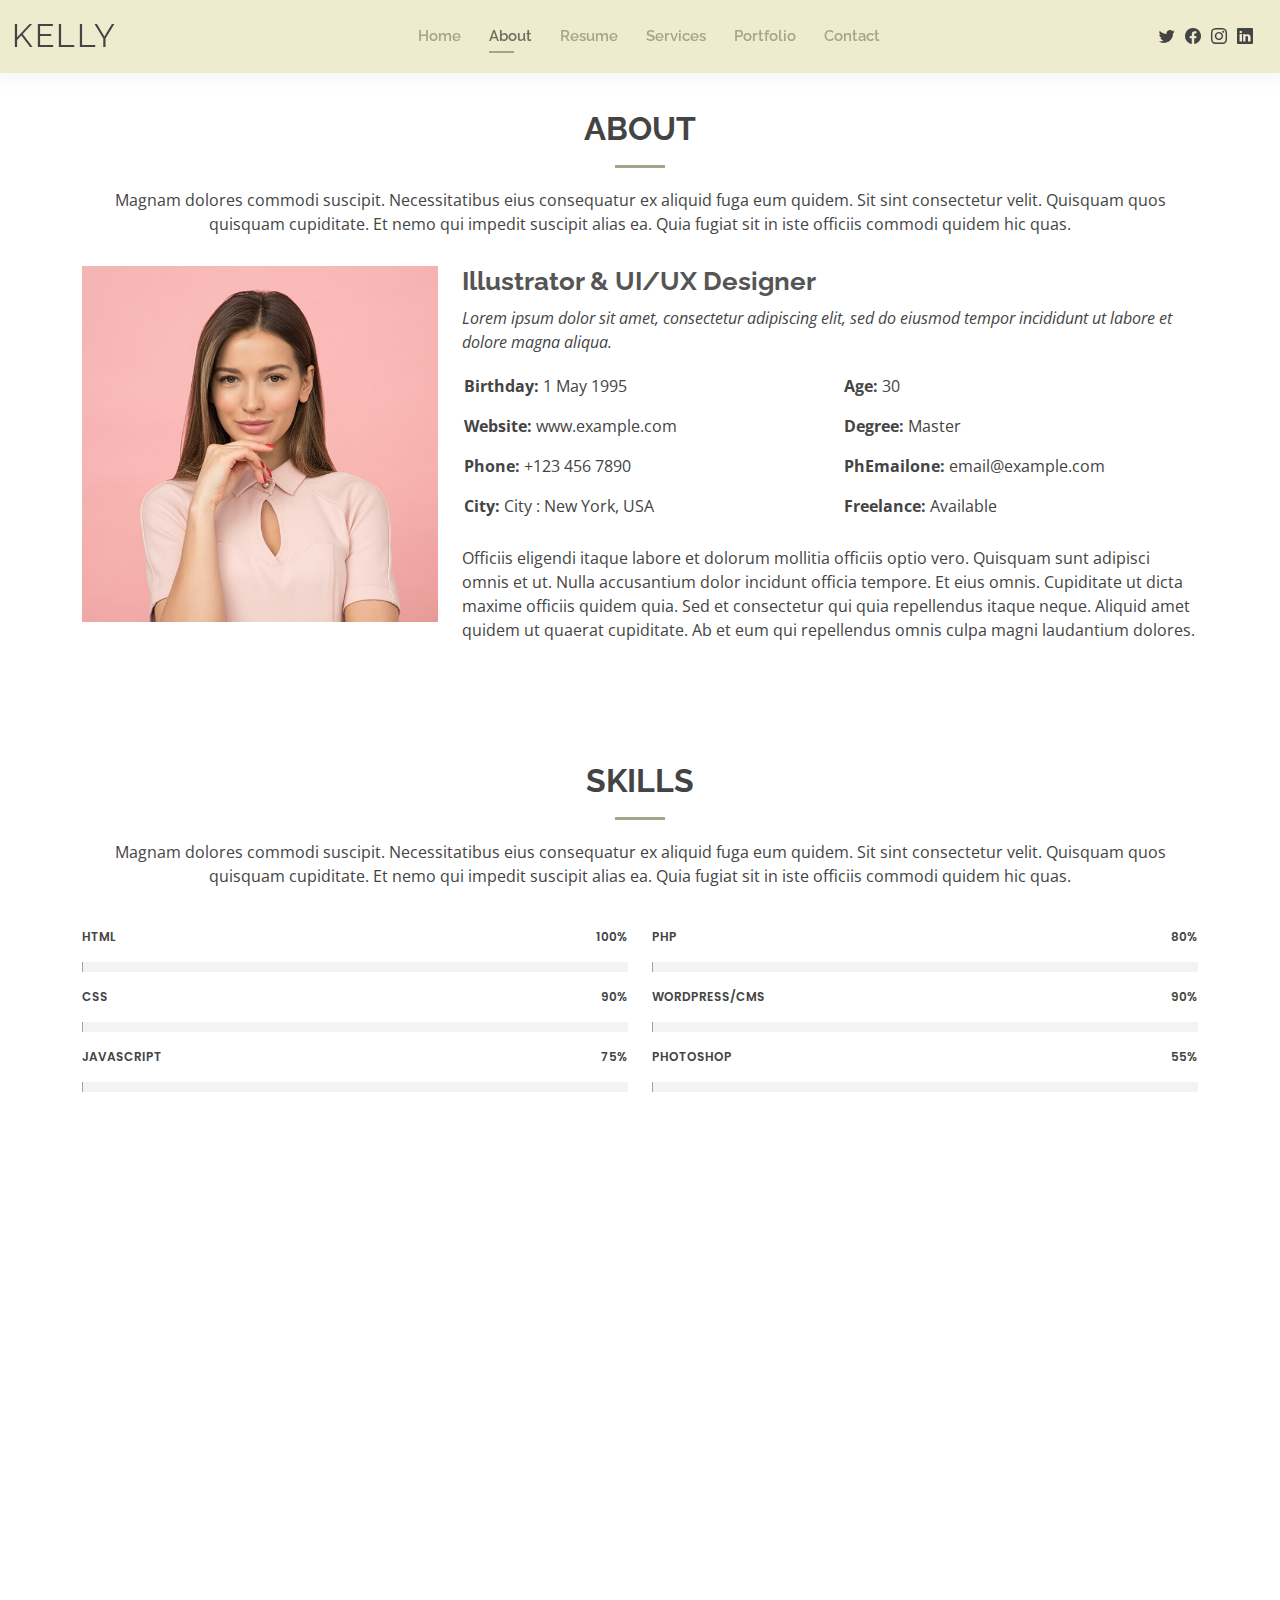
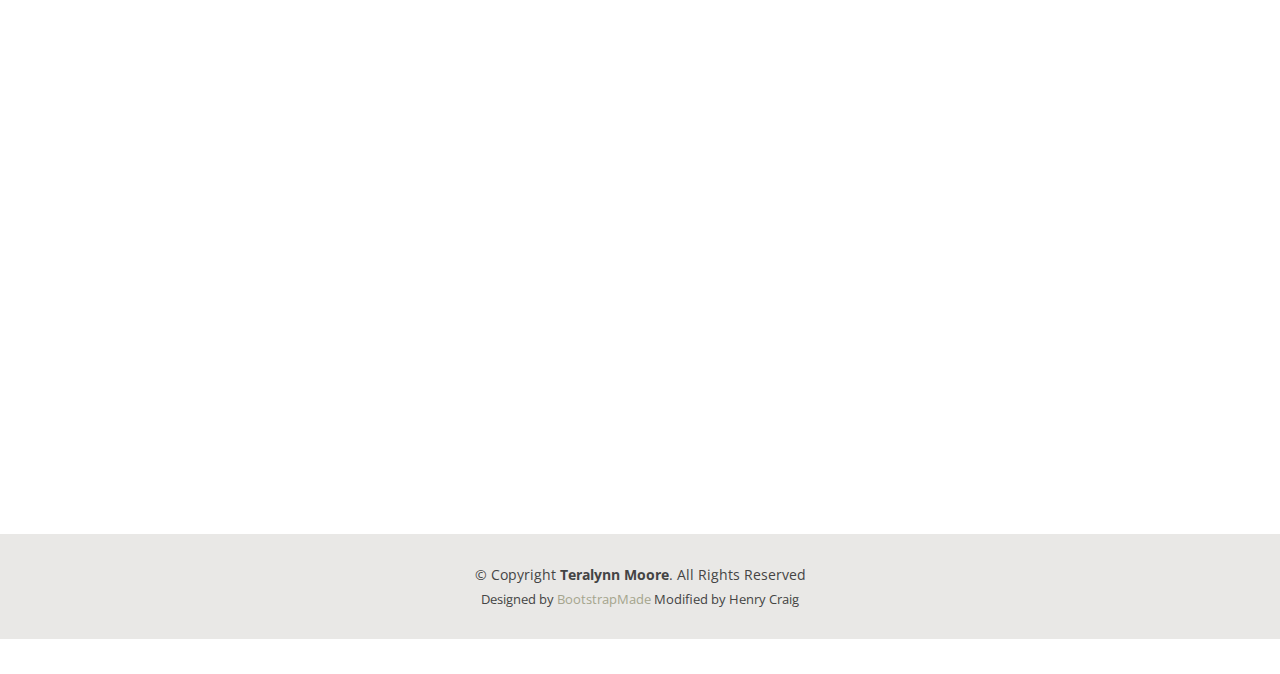
==== about.html @ b987331a "Initial commit and template generation" ====
<!DOCTYPE html>
<html lang="en">

<head>
  <meta charset="utf-8">
  <meta content="width=device-width, initial-scale=1.0" name="viewport">

  <title>About - Kelly Bootstrap Template</title>
  <meta content="" name="description">
  <meta content="" name="keywords">

  <!-- Favicons -->
  <link href="assets/img/favicon.png" rel="icon">
  <link href="assets/img/apple-touch-icon.png" rel="apple-touch-icon">

  <!-- Google Fonts -->
  <link href="https://fonts.googleapis.com/css?family=Open+Sans:300,300i,400,400i,600,600i,700,700i|Raleway:300,300i,400,400i,500,500i,600,600i,700,700i|Poppins:300,300i,400,400i,500,500i,600,600i,700,700i" rel="stylesheet">

  <!-- Vendor CSS Files -->
  <link href="assets/vendor/aos/aos.css" rel="stylesheet">
  <link href="assets/vendor/bootstrap/css/bootstrap.min.css" rel="stylesheet">
  <link href="assets/vendor/bootstrap-icons/bootstrap-icons.css" rel="stylesheet">
  <link href="assets/vendor/boxicons/css/boxicons.min.css" rel="stylesheet">
  <link href="assets/vendor/glightbox/css/glightbox.min.css" rel="stylesheet">
  <link href="assets/vendor/swiper/swiper-bundle.min.css" rel="stylesheet">

  <!-- Template Main CSS File -->
  <link href="assets/css/style.css" rel="stylesheet">

  <!-- =======================================================
  * Template URL: https://bootstrapmade.com/kelly-free-bootstrap-cv-resume-html-template/
  * Author: BootstrapMade.com
  * License: https://bootstrapmade.com/license/
  ======================================================== -->
</head>

<body>

  <!-- ======= Header ======= -->
  <header id="header" class="fixed-top">
    <div class="container-fluid d-flex justify-content-between align-items-center">

      <h1 class="logo me-auto me-lg-0"><a href="index.html">Kelly</a></h1>
      <!-- Uncomment below if you prefer to use an image logo -->
      <!-- <a href="index.html" class="logo"><img src="assets/img/logo.png" alt="" class="img-fluid"></a>-->

      <nav id="navbar" class="navbar order-last order-lg-0">
        <ul>
          <li><a href="index.html">Home</a></li>
          <li><a class="active" href="about.html">About</a></li>
          <li><a href="resume.html">Resume</a></li>
          <li><a href="services.html">Services</a></li>
          <li><a href="portfolio.html">Portfolio</a></li>
          <li><a href="contact.html">Contact</a></li>
        </ul>
        <i class="bi bi-list mobile-nav-toggle"></i>
      </nav><!-- .navbar -->

      <div class="header-social-links">
        <a href="#" class="twitter"><i class="bi bi-twitter"></i></a>
        <a href="#" class="facebook"><i class="bi bi-facebook"></i></a>
        <a href="#" class="instagram"><i class="bi bi-instagram"></i></a>
        <a href="#" class="linkedin"><i class="bi bi-linkedin"></i></i></a>
      </div>

    </div>

  </header><!-- End Header -->

  <main id="main">

    <!-- ======= About Section ======= -->
    <section id="about" class="about">
      <div class="container" data-aos="fade-up">

        <div class="section-title">
          <h2>About</h2>
          <p>Magnam dolores commodi suscipit. Necessitatibus eius consequatur ex aliquid fuga eum quidem. Sit sint consectetur velit. Quisquam quos quisquam cupiditate. Et nemo qui impedit suscipit alias ea. Quia fugiat sit in iste officiis commodi quidem hic quas.</p>
        </div>

        <div class="row">
          <div class="col-lg-4">
            <img src="assets/img/about.jpg" class="img-fluid" alt="">
          </div>
          <div class="col-lg-8 pt-4 pt-lg-0 content">
            <h3>Illustrator &amp; UI/UX Designer</h3>
            <p class="fst-italic">
              Lorem ipsum dolor sit amet, consectetur adipiscing elit, sed do eiusmod tempor incididunt ut labore et dolore
              magna aliqua.
            </p>
            <div class="row">
              <div class="col-lg-6">
                <ul>
                  <li><i class="bi bi-rounded-right"></i> <strong>Birthday:</strong> 1 May 1995</li>
                  <li><i class="bi bi-rounded-right"></i> <strong>Website:</strong> www.example.com</li>
                  <li><i class="bi bi-rounded-right"></i> <strong>Phone:</strong> +123 456 7890</li>
                  <li><i class="bi bi-rounded-right"></i> <strong>City:</strong> City : New York, USA</li>
                </ul>
              </div>
              <div class="col-lg-6">
                <ul>
                  <li><i class="bi bi-rounded-right"></i> <strong>Age:</strong> 30</li>
                  <li><i class="bi bi-rounded-right"></i> <strong>Degree:</strong> Master</li>
                  <li><i class="bi bi-rounded-right"></i> <strong>PhEmailone:</strong> email@example.com</li>
                  <li><i class="bi bi-rounded-right"></i> <strong>Freelance:</strong> Available</li>
                </ul>
              </div>
            </div>
            <p>
              Officiis eligendi itaque labore et dolorum mollitia officiis optio vero. Quisquam sunt adipisci omnis et ut. Nulla accusantium dolor incidunt officia tempore. Et eius omnis.
              Cupiditate ut dicta maxime officiis quidem quia. Sed et consectetur qui quia repellendus itaque neque. Aliquid amet quidem ut quaerat cupiditate. Ab et eum qui repellendus omnis culpa magni laudantium dolores.
            </p>
          </div>
        </div>

      </div>
    </section><!-- End About Section -->

    <!-- ======= Skills Section ======= -->
    <section id="skills" class="skills">
      <div class="container" data-aos="fade-up">

        <div class="section-title">
          <h2>Skills</h2>
          <p>Magnam dolores commodi suscipit. Necessitatibus eius consequatur ex aliquid fuga eum quidem. Sit sint consectetur velit. Quisquam quos quisquam cupiditate. Et nemo qui impedit suscipit alias ea. Quia fugiat sit in iste officiis commodi quidem hic quas.</p>
        </div>

        <div class="row skills-content">

          <div class="col-lg-6">

            <div class="progress">
              <span class="skill">HTML <i class="val">100%</i></span>
              <div class="progress-bar-wrap">
                <div class="progress-bar" role="progressbar" aria-valuenow="100" aria-valuemin="0" aria-valuemax="100"></div>
              </div>
            </div>

            <div class="progress">
              <span class="skill">CSS <i class="val">90%</i></span>
              <div class="progress-bar-wrap">
                <div class="progress-bar" role="progressbar" aria-valuenow="90" aria-valuemin="0" aria-valuemax="100"></div>
              </div>
            </div>

            <div class="progress">
              <span class="skill">JavaScript <i class="val">75%</i></span>
              <div class="progress-bar-wrap">
                <div class="progress-bar" role="progressbar" aria-valuenow="75" aria-valuemin="0" aria-valuemax="100"></div>
              </div>
            </div>

          </div>

          <div class="col-lg-6">

            <div class="progress">
              <span class="skill">PHP <i class="val">80%</i></span>
              <div class="progress-bar-wrap">
                <div class="progress-bar" role="progressbar" aria-valuenow="80" aria-valuemin="0" aria-valuemax="100"></div>
              </div>
            </div>

            <div class="progress">
              <span class="skill">WordPress/CMS <i class="val">90%</i></span>
              <div class="progress-bar-wrap">
                <div class="progress-bar" role="progressbar" aria-valuenow="90" aria-valuemin="0" aria-valuemax="100"></div>
              </div>
            </div>

            <div class="progress">
              <span class="skill">Photoshop <i class="val">55%</i></span>
              <div class="progress-bar-wrap">
                <div class="progress-bar" role="progressbar" aria-valuenow="55" aria-valuemin="0" aria-valuemax="100"></div>
              </div>
            </div>

          </div>

        </div>

      </div>
    </section><!-- End Skills Section -->

    <!-- ======= Facts Section ======= -->
    <section id="facts" class="facts">
      <div class="container" data-aos="fade-up">

        <div class="section-title">
          <h2>Facts</h2>
          <p>Magnam dolores commodi suscipit. Necessitatibus eius consequatur ex aliquid fuga eum quidem. Sit sint consectetur velit. Quisquam quos quisquam cupiditate. Et nemo qui impedit suscipit alias ea. Quia fugiat sit in iste officiis commodi quidem hic quas.</p>
        </div>

        <div class="row counters">

          <div class="col-lg-3 col-6 text-center">
            <span data-purecounter-start="0" data-purecounter-end="232" data-purecounter-duration="1" class="purecounter"></span>
            <p>Clients</p>
          </div>

          <div class="col-lg-3 col-6 text-center">
            <span data-purecounter-start="0" data-purecounter-end="521" data-purecounter-duration="1" class="purecounter"></span>
            <p>Projects</p>
          </div>

          <div class="col-lg-3 col-6 text-center">
            <span data-purecounter-start="0" data-purecounter-end="1463" data-purecounter-duration="1" class="purecounter"></span>
            <p>Hours Of Support</p>
          </div>

          <div class="col-lg-3 col-6 text-center">
            <span data-purecounter-start="0" data-purecounter-end="15" data-purecounter-duration="1" class="purecounter"></span>
            <p>Hard Workers</p>
          </div>

        </div>

      </div>
    </section><!-- End Facts Section -->

    <!-- ======= Testimonials Section ======= -->
    <section id="testimonials" class="testimonials">
      <div class="container" data-aos="fade-up">

        <div class="section-title">
          <h2>Testimonials</h2>
          <p>Magnam dolores commodi suscipit. Necessitatibus eius consequatur ex aliquid fuga eum quidem. Sit sint consectetur velit. Quisquam quos quisquam cupiditate. Et nemo qui impedit suscipit alias ea. Quia fugiat sit in iste officiis commodi quidem hic quas.</p>
        </div>

        <div class="testimonials-slider swiper" data-aos="fade-up" data-aos-delay="100">
          <div class="swiper-wrapper">

            <div class="swiper-slide">
              <div class="testimonial-item">
                <img src="assets/img/testimonials/testimonials-1.jpg" class="testimonial-img" alt="">
                <h3>Saul Goodman</h3>
                <h4>Ceo &amp; Founder</h4>
                <p>
                  <i class="bx bxs-quote-alt-left quote-icon-left"></i>
                  Proin iaculis purus consequat sem cure digni ssim donec porttitora entum suscipit rhoncus. Accusantium quam, ultricies eget id, aliquam eget nibh et. Maecen aliquam, risus at semper.
                  <i class="bx bxs-quote-alt-right quote-icon-right"></i>
                </p>
              </div>
            </div><!-- End testimonial item -->

            <div class="swiper-slide">
              <div class="testimonial-item">
                <img src="assets/img/testimonials/testimonials-2.jpg" class="testimonial-img" alt="">
                <h3>Sara Wilsson</h3>
                <h4>Designer</h4>
                <p>
                  <i class="bx bxs-quote-alt-left quote-icon-left"></i>
                  Export tempor illum tamen malis malis eram quae irure esse labore quem cillum quid cillum eram malis quorum velit fore eram velit sunt aliqua noster fugiat irure amet legam anim culpa.
                  <i class="bx bxs-quote-alt-right quote-icon-right"></i>
                </p>
              </div>
            </div><!-- End testimonial item -->

            <div class="swiper-slide">
              <div class="testimonial-item">
                <img src="assets/img/testimonials/testimonials-3.jpg" class="testimonial-img" alt="">
                <h3>Jena Karlis</h3>
                <h4>Store Owner</h4>
                <p>
                  <i class="bx bxs-quote-alt-left quote-icon-left"></i>
                  Enim nisi quem export duis labore cillum quae magna enim sint quorum nulla quem veniam duis minim tempor labore quem eram duis noster aute amet eram fore quis sint minim.
                  <i class="bx bxs-quote-alt-right quote-icon-right"></i>
                </p>
              </div>
            </div><!-- End testimonial item -->

            <div class="swiper-slide">
              <div class="testimonial-item">
                <img src="assets/img/testimonials/testimonials-4.jpg" class="testimonial-img" alt="">
                <h3>Matt Brandon</h3>
                <h4>Freelancer</h4>
                <p>
                  <i class="bx bxs-quote-alt-left quote-icon-left"></i>
                  Fugiat enim eram quae cillum dolore dolor amet nulla culpa multos export minim fugiat minim velit minim dolor enim duis veniam ipsum anim magna sunt elit fore quem dolore labore illum veniam.
                  <i class="bx bxs-quote-alt-right quote-icon-right"></i>
                </p>
              </div>
            </div><!-- End testimonial item -->

            <div class="swiper-slide">
              <div class="testimonial-item">
                <img src="assets/img/testimonials/testimonials-5.jpg" class="testimonial-img" alt="">
                <h3>John Larson</h3>
                <h4>Entrepreneur</h4>
                <p>
                  <i class="bx bxs-quote-alt-left quote-icon-left"></i>
                  Quis quorum aliqua sint quem legam fore sunt eram irure aliqua veniam tempor noster veniam enim culpa labore duis sunt culpa nulla illum cillum fugiat legam esse veniam culpa fore nisi cillum quid.
                  <i class="bx bxs-quote-alt-right quote-icon-right"></i>
                </p>
              </div>
            </div><!-- End testimonial item -->

          </div>
          <div class="swiper-pagination"></div>
        </div>

      </div>
    </section><!-- End Testimonials Section -->

  </main><!-- End #main -->

  <!-- ======= Footer ======= -->
  <footer id="footer">
    <div class="container">
      <div class="copyright">
        &copy; Copyright <strong><span>Teralynn Moore</span></strong>. All Rights Reserved
      </div>
      <div class="credits">
        <!-- All the links in the footer should remain intact. -->
        <!-- You can delete the links only if you purchased the pro version. -->
        <!-- Licensing information: https://bootstrapmade.com/license/ -->
        <!-- Purchase the pro version with working PHP/AJAX contact form: https://bootstrapmade.com/kelly-free-bootstrap-cv-resume-html-template/ -->
        Designed by <a href="https://bootstrapmade.com/">BootstrapMade</a>
        Modified by Henry Craig
      </div>
    </div>
  </footer><!-- End  Footer -->

  <div id="preloader"></div>
  <a href="#" class="back-to-top d-flex align-items-center justify-content-center"><i class="bi bi-arrow-up-short"></i></a>

  <!-- Vendor JS Files -->
  <script src="assets/vendor/purecounter/purecounter_vanilla.js"></script>
  <script src="assets/vendor/aos/aos.js"></script>
  <script src="assets/vendor/bootstrap/js/bootstrap.bundle.min.js"></script>
  <script src="assets/vendor/glightbox/js/glightbox.min.js"></script>
  <script src="assets/vendor/isotope-layout/isotope.pkgd.min.js"></script>
  <script src="assets/vendor/swiper/swiper-bundle.min.js"></script>
  <script src="assets/vendor/waypoints/noframework.waypoints.js"></script>
  <script src="assets/vendor/php-email-form/validate.js"></script>

  <!-- Template Main JS File -->
  <script src="assets/js/main.js"></script>

</body>

</html>
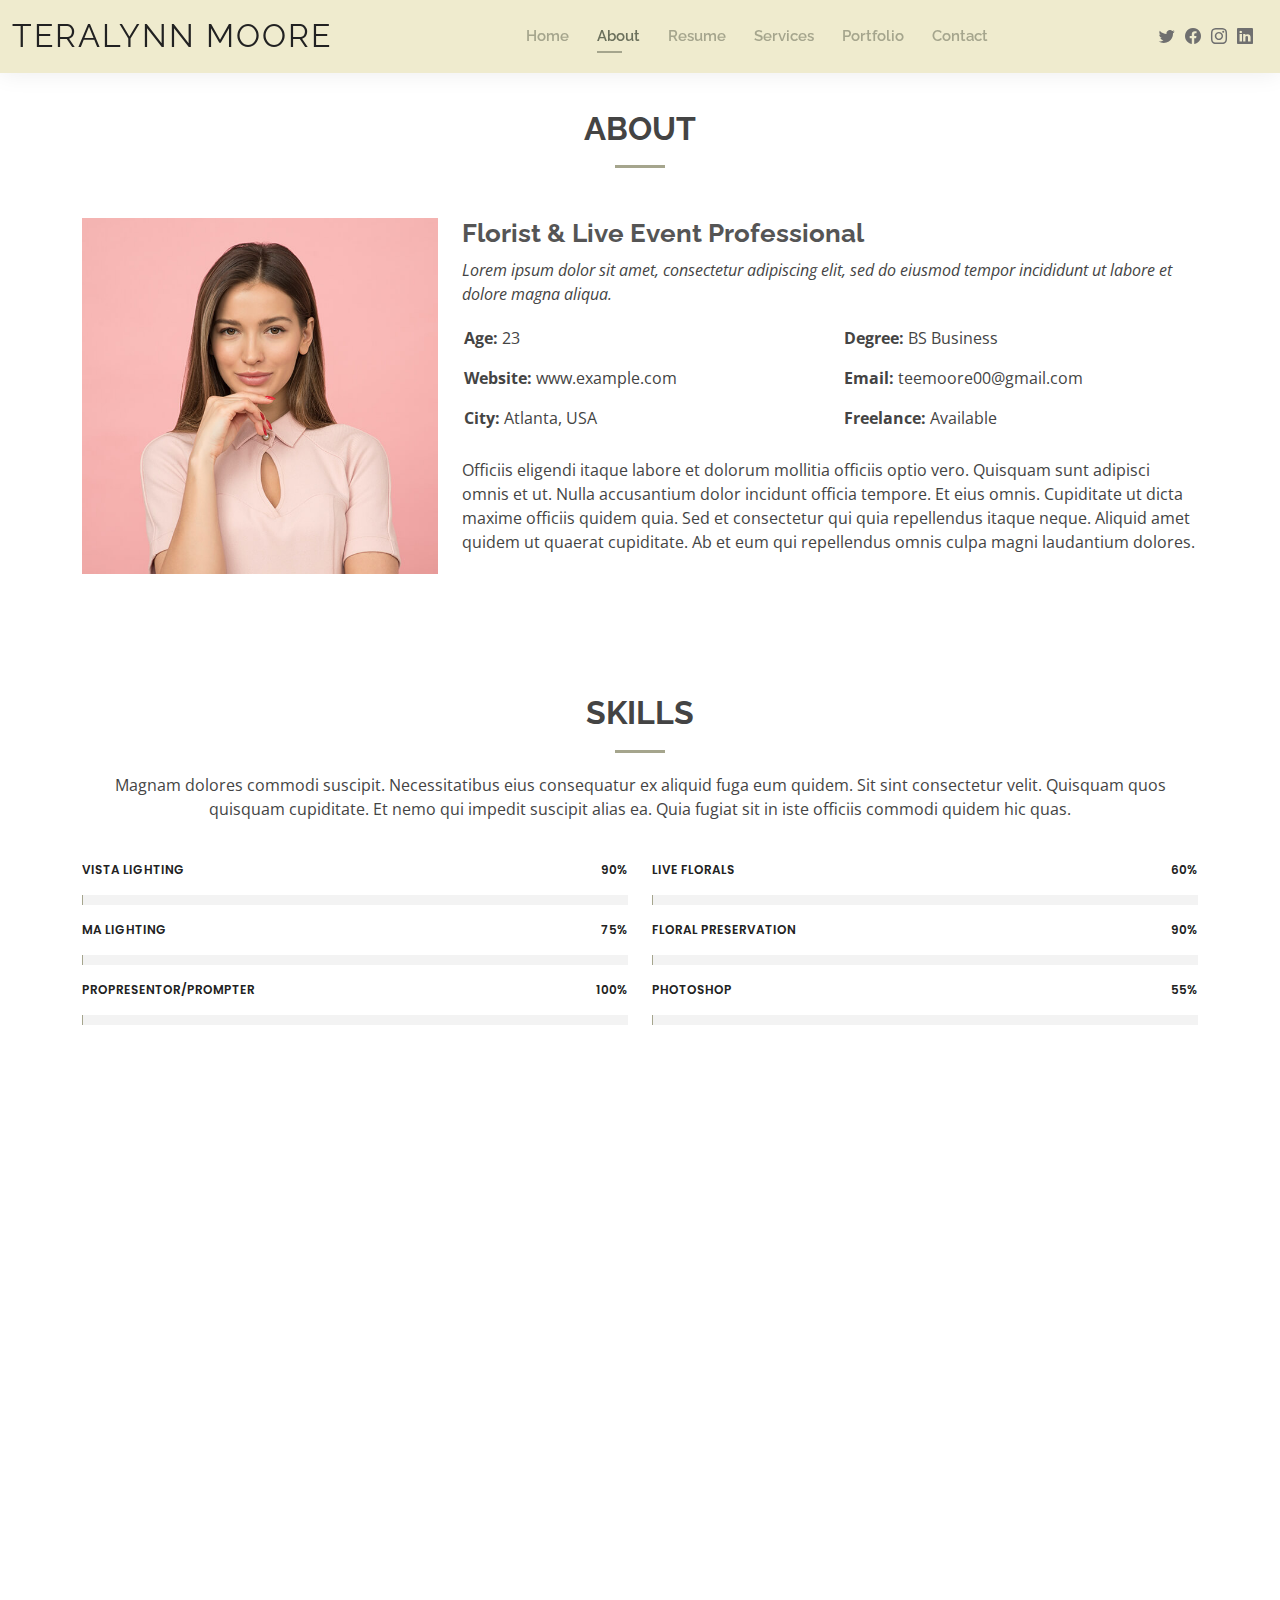
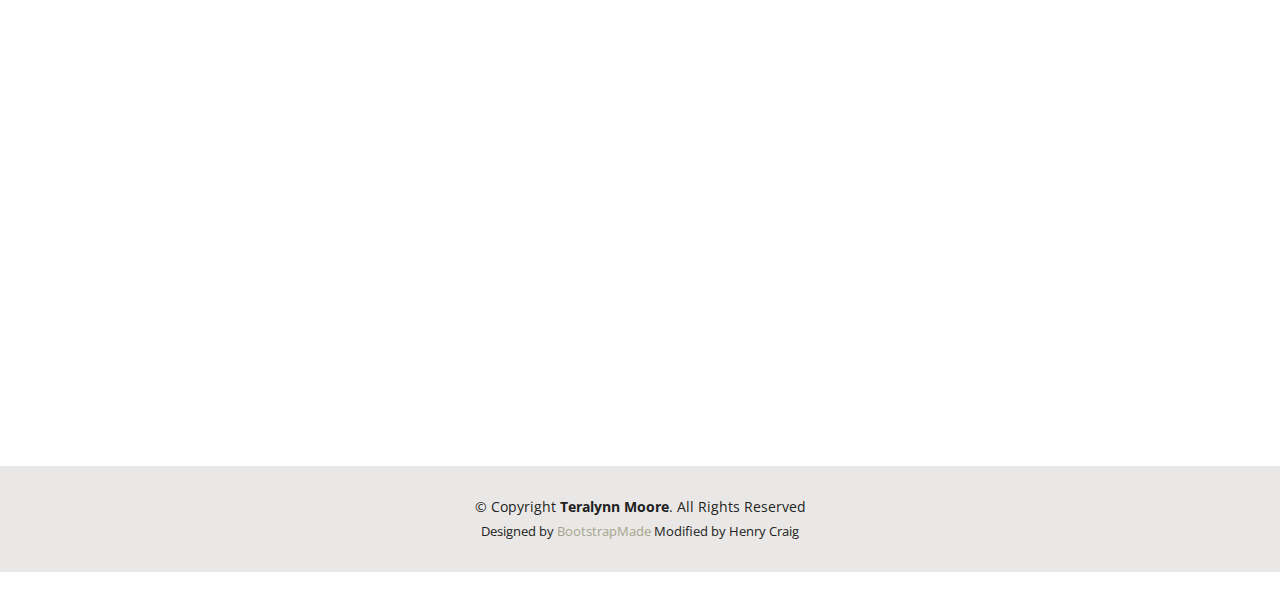
==== commit 0a95fbfd: "Updated portfolio and added bakery and production photots" ====
--- a/about.html
+++ b/about.html
@@ -5,7 +5,7 @@
   <meta charset="utf-8">
   <meta content="width=device-width, initial-scale=1.0" name="viewport">
 
-  <title>About - Kelly Bootstrap Template</title>
+  <title>About - Teralynn Moore Bootstrap Template</title>
   <meta content="" name="description">
   <meta content="" name="keywords">
 
@@ -28,7 +28,7 @@
   <link href="assets/css/style.css" rel="stylesheet">
 
   <!-- =======================================================
-  * Template URL: https://bootstrapmade.com/kelly-free-bootstrap-cv-resume-html-template/
+  * Template URL: https://bootstrapmade.com/Teralynn Moore-free-bootstrap-cv-resume-html-template/
   * Author: BootstrapMade.com
   * License: https://bootstrapmade.com/license/
   ======================================================== -->
@@ -40,7 +40,7 @@
   <header id="header" class="fixed-top">
     <div class="container-fluid d-flex justify-content-between align-items-center">
 
-      <h1 class="logo me-auto me-lg-0"><a href="index.html">Kelly</a></h1>
+      <h1 class="logo me-auto me-lg-0"><a href="index.html">Teralynn Moore</a></h1>
       <!-- Uncomment below if you prefer to use an image logo -->
       <!-- <a href="index.html" class="logo"><img src="assets/img/logo.png" alt="" class="img-fluid"></a>-->
 
@@ -75,7 +75,6 @@
 
         <div class="section-title">
           <h2>About</h2>
-          <p>Magnam dolores commodi suscipit. Necessitatibus eius consequatur ex aliquid fuga eum quidem. Sit sint consectetur velit. Quisquam quos quisquam cupiditate. Et nemo qui impedit suscipit alias ea. Quia fugiat sit in iste officiis commodi quidem hic quas.</p>
         </div>
 
         <div class="row">
@@ -83,7 +82,7 @@
             <img src="assets/img/about.jpg" class="img-fluid" alt="">
           </div>
           <div class="col-lg-8 pt-4 pt-lg-0 content">
-            <h3>Illustrator &amp; UI/UX Designer</h3>
+            <h3>Florist & Live Event Professional</h3>
             <p class="fst-italic">
               Lorem ipsum dolor sit amet, consectetur adipiscing elit, sed do eiusmod tempor incididunt ut labore et dolore
               magna aliqua.
@@ -91,17 +90,16 @@
             <div class="row">
               <div class="col-lg-6">
                 <ul>
-                  <li><i class="bi bi-rounded-right"></i> <strong>Birthday:</strong> 1 May 1995</li>
+                  <li><i class="bi bi-rounded-right"></i> <strong>Age:</strong> 23</li>
                   <li><i class="bi bi-rounded-right"></i> <strong>Website:</strong> www.example.com</li>
-                  <li><i class="bi bi-rounded-right"></i> <strong>Phone:</strong> +123 456 7890</li>
-                  <li><i class="bi bi-rounded-right"></i> <strong>City:</strong> City : New York, USA</li>
+                  <li><i class="bi bi-rounded-right"></i> <strong>City:</strong> Atlanta, USA</li>
                 </ul>
               </div>
               <div class="col-lg-6">
                 <ul>
-                  <li><i class="bi bi-rounded-right"></i> <strong>Age:</strong> 30</li>
-                  <li><i class="bi bi-rounded-right"></i> <strong>Degree:</strong> Master</li>
-                  <li><i class="bi bi-rounded-right"></i> <strong>PhEmailone:</strong> email@example.com</li>
+                  
+                  <li><i class="bi bi-rounded-right"></i> <strong>Degree:</strong> BS Business</li>
+                  <li><i class="bi bi-rounded-right"></i> <strong>Email:</strong> teemoore00@gmail.com</li>
                   <li><i class="bi bi-rounded-right"></i> <strong>Freelance:</strong> Available</li>
                 </ul>
               </div>
@@ -130,39 +128,39 @@
           <div class="col-lg-6">
 
             <div class="progress">
-              <span class="skill">HTML <i class="val">100%</i></span>
+              <span class="skill">Vista Lighting <i class="val">90%</i></span>
+              <div class="progress-bar-wrap">
+                <div class="progress-bar" role="progressbar" aria-valuenow="90" aria-valuemin="0" aria-valuemax="100"></div>
+              </div>
+            </div>
+
+            <div class="progress">
+              <span class="skill">MA Lighting <i class="val">75%</i></span>
+              <div class="progress-bar-wrap">
+                <div class="progress-bar" role="progressbar" aria-valuenow="75" aria-valuemin="0" aria-valuemax="100"></div>
+              </div>
+            </div>
+
+            <div class="progress">
+              <span class="skill">Propresentor/Prompter <i class="val">100%</i></span>
               <div class="progress-bar-wrap">
                 <div class="progress-bar" role="progressbar" aria-valuenow="100" aria-valuemin="0" aria-valuemax="100"></div>
               </div>
             </div>
 
-            <div class="progress">
-              <span class="skill">CSS <i class="val">90%</i></span>
-              <div class="progress-bar-wrap">
-                <div class="progress-bar" role="progressbar" aria-valuenow="90" aria-valuemin="0" aria-valuemax="100"></div>
-              </div>
-            </div>
-
-            <div class="progress">
-              <span class="skill">JavaScript <i class="val">75%</i></span>
-              <div class="progress-bar-wrap">
-                <div class="progress-bar" role="progressbar" aria-valuenow="75" aria-valuemin="0" aria-valuemax="100"></div>
-              </div>
-            </div>
-
           </div>
 
           <div class="col-lg-6">
 
             <div class="progress">
-              <span class="skill">PHP <i class="val">80%</i></span>
-              <div class="progress-bar-wrap">
-                <div class="progress-bar" role="progressbar" aria-valuenow="80" aria-valuemin="0" aria-valuemax="100"></div>
-              </div>
-            </div>
-
-            <div class="progress">
-              <span class="skill">WordPress/CMS <i class="val">90%</i></span>
+              <span class="skill">Live Florals <i class="val">60%</i></span>
+              <div class="progress-bar-wrap">
+                <div class="progress-bar" role="progressbar" aria-valuenow="60" aria-valuemin="0" aria-valuemax="100"></div>
+              </div>
+            </div>
+
+            <div class="progress">
+              <span class="skill">Floral Preservation <i class="val">90%</i></span>
               <div class="progress-bar-wrap">
                 <div class="progress-bar" role="progressbar" aria-valuenow="90" aria-valuemin="0" aria-valuemax="100"></div>
               </div>
@@ -314,7 +312,7 @@
         <!-- All the links in the footer should remain intact. -->
         <!-- You can delete the links only if you purchased the pro version. -->
         <!-- Licensing information: https://bootstrapmade.com/license/ -->
-        <!-- Purchase the pro version with working PHP/AJAX contact form: https://bootstrapmade.com/kelly-free-bootstrap-cv-resume-html-template/ -->
+        <!-- Purchase the pro version with working PHP/AJAX contact form: https://bootstrapmade.com/Teralynn Moore-free-bootstrap-cv-resume-html-template/ -->
         Designed by <a href="https://bootstrapmade.com/">BootstrapMade</a>
         Modified by Henry Craig
       </div>
--- a/assets/css/style.css
+++ b/assets/css/style.css
@@ -16,8 +16,9 @@
 --sage: #a5a58dff;
 --reseda-green: #6b705cff;
 --beige: #EFEBCE;
---black: var(--black);
---grey: var(--grey);
+--black: #222222;
+--grey: #6f6f6f;
+--bg-white: #fff;
 }
 
 body {
@@ -513,11 +514,9 @@
 --------------------------------------------------------------*/
 section {
   padding: 60px 0;
-}
-
-.section-bg {
-  background-color: #e7f8f6;
-}
+  background-color: var(--bg-white);
+}
+
 
 .section-title {
   text-align: center;
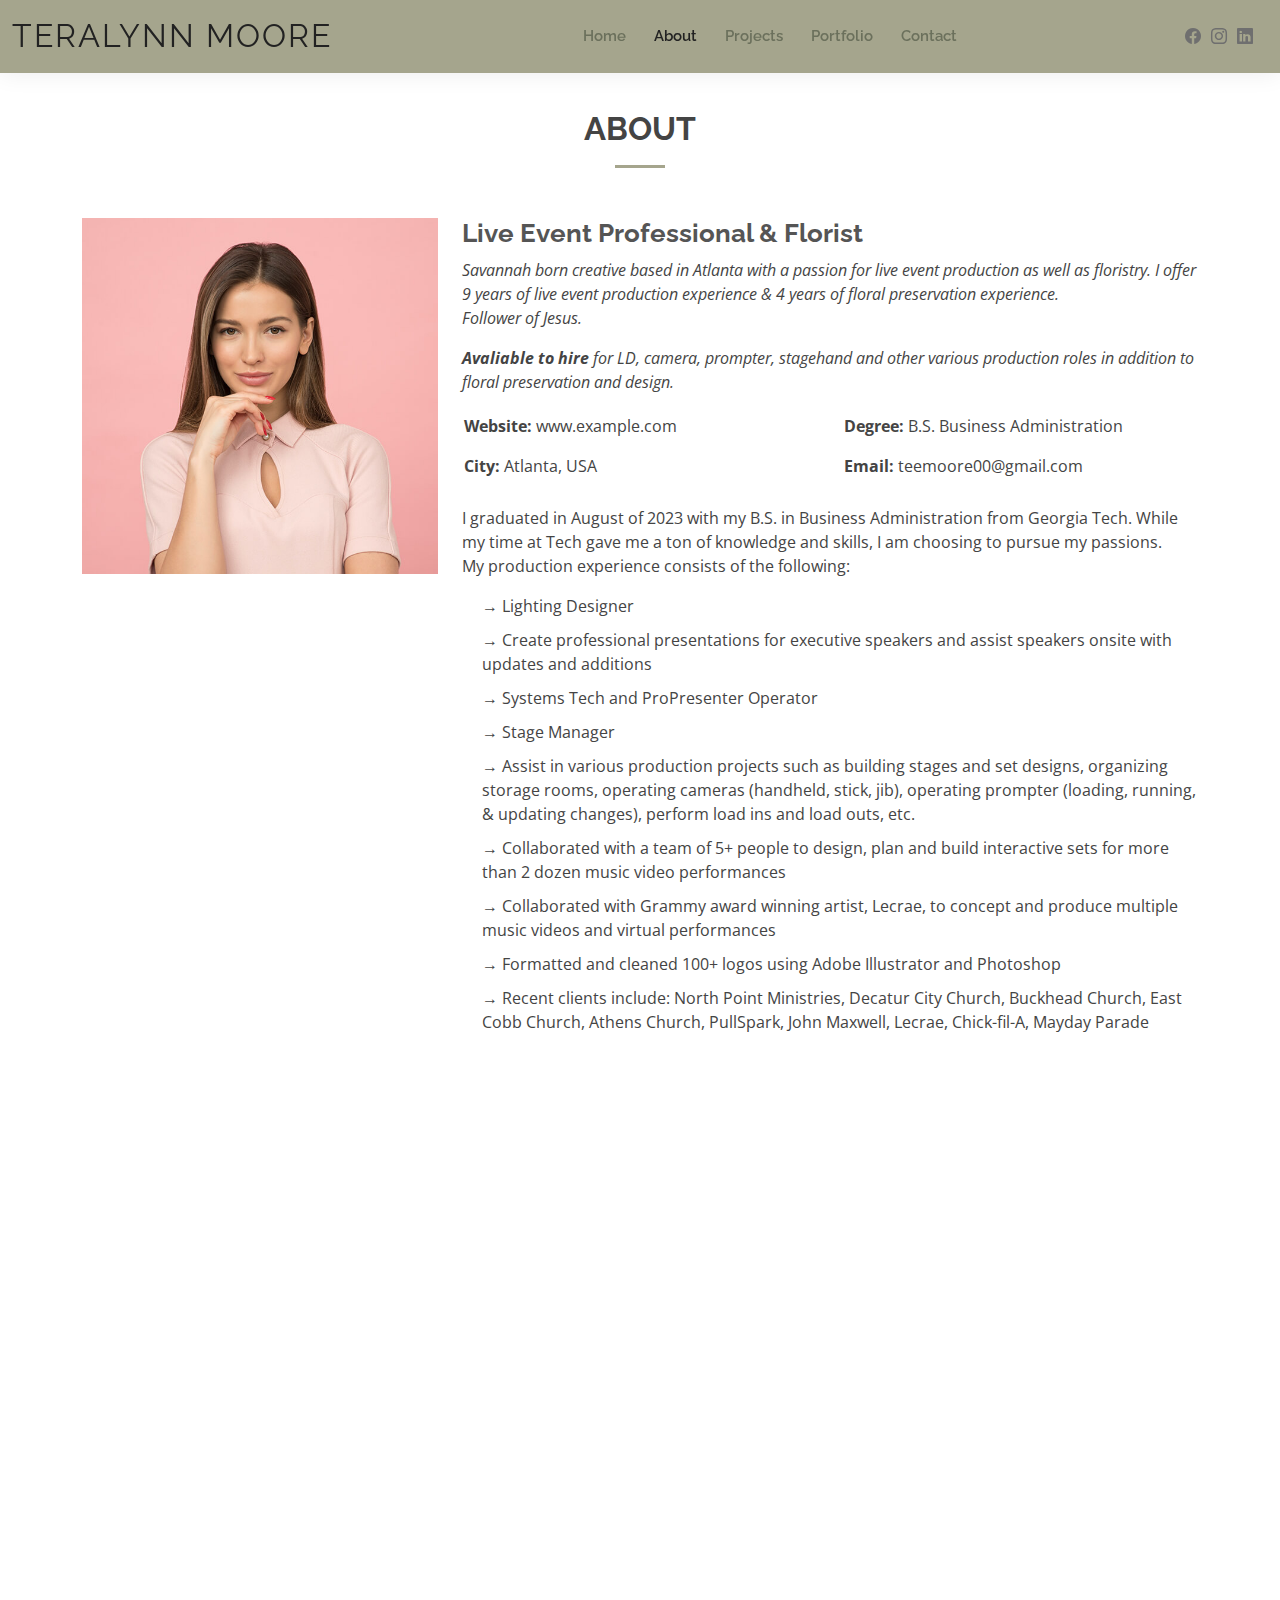
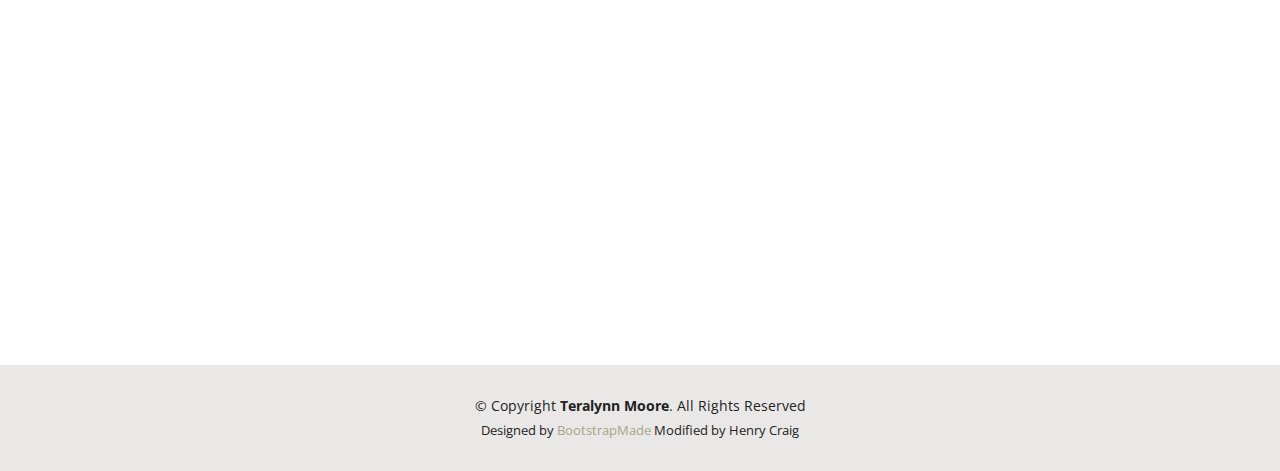
==== commit ad1bf201: "Update with Teralynn" ====
--- a/about.html
+++ b/about.html
@@ -5,7 +5,7 @@
   <meta charset="utf-8">
   <meta content="width=device-width, initial-scale=1.0" name="viewport">
 
-  <title>About - Teralynn Moore Bootstrap Template</title>
+  <title>About - Teralynn Moore</title>
   <meta content="" name="description">
   <meta content="" name="keywords">
 
@@ -48,8 +48,7 @@
         <ul>
           <li><a href="index.html">Home</a></li>
           <li><a class="active" href="about.html">About</a></li>
-          <li><a href="resume.html">Resume</a></li>
-          <li><a href="services.html">Services</a></li>
+          <li><a href="projects.html">Projects</a></li>
           <li><a href="portfolio.html">Portfolio</a></li>
           <li><a href="contact.html">Contact</a></li>
         </ul>
@@ -57,7 +56,6 @@
       </nav><!-- .navbar -->
 
       <div class="header-social-links">
-        <a href="#" class="twitter"><i class="bi bi-twitter"></i></a>
         <a href="#" class="facebook"><i class="bi bi-facebook"></i></a>
         <a href="#" class="instagram"><i class="bi bi-instagram"></i></a>
         <a href="#" class="linkedin"><i class="bi bi-linkedin"></i></i></a>
@@ -82,15 +80,16 @@
             <img src="assets/img/about.jpg" class="img-fluid" alt="">
           </div>
           <div class="col-lg-8 pt-4 pt-lg-0 content">
-            <h3>Florist & Live Event Professional</h3>
+            <h3>Live Event Professional & Florist</h3>
             <p class="fst-italic">
-              Lorem ipsum dolor sit amet, consectetur adipiscing elit, sed do eiusmod tempor incididunt ut labore et dolore
-              magna aliqua.
+              Savannah born creative based in Atlanta with a passion for live event production as well as floristry. I offer 9 years of live event production experience & 4 years of floral preservation experience. <br \> Follower of Jesus.
+            </p>
+            <p class="fst-italic">
+              <strong>Avaliable to hire</strong> for LD, camera, prompter, stagehand and other various production roles in addition to floral preservation and design.
             </p>
             <div class="row">
               <div class="col-lg-6">
                 <ul>
-                  <li><i class="bi bi-rounded-right"></i> <strong>Age:</strong> 23</li>
                   <li><i class="bi bi-rounded-right"></i> <strong>Website:</strong> www.example.com</li>
                   <li><i class="bi bi-rounded-right"></i> <strong>City:</strong> Atlanta, USA</li>
                 </ul>
@@ -98,16 +97,28 @@
               <div class="col-lg-6">
                 <ul>
                   
-                  <li><i class="bi bi-rounded-right"></i> <strong>Degree:</strong> BS Business</li>
+                  <li><i class="bi bi-rounded-right"></i> <strong>Degree:</strong> B.S. Business Administration</li>
                   <li><i class="bi bi-rounded-right"></i> <strong>Email:</strong> teemoore00@gmail.com</li>
-                  <li><i class="bi bi-rounded-right"></i> <strong>Freelance:</strong> Available</li>
                 </ul>
               </div>
             </div>
             <p>
-              Officiis eligendi itaque labore et dolorum mollitia officiis optio vero. Quisquam sunt adipisci omnis et ut. Nulla accusantium dolor incidunt officia tempore. Et eius omnis.
-              Cupiditate ut dicta maxime officiis quidem quia. Sed et consectetur qui quia repellendus itaque neque. Aliquid amet quidem ut quaerat cupiditate. Ab et eum qui repellendus omnis culpa magni laudantium dolores.
+              I graduated in August of 2023 with my B.S. in Business Administration from Georgia Tech. While my time at Tech gave me a ton of knowledge and skills, I am choosing to pursue my passions.
+              <br \ > My production experience consists of the following:<br>
+              <ul style="list-style: none; padding-left: 20px; line-height: 1.5;">
+                <li>&#8594; Lighting Designer</li>
+                <li>&#8594; Create professional presentations for executive speakers and assist speakers onsite with updates and additions</li>
+                <li>&#8594; Systems Tech and ProPresenter Operator</li>
+                <li>&#8594; Stage Manager</li>
+                <li>&#8594; Assist in various production projects such as building stages and set designs, organizing storage rooms, operating cameras (handheld, stick, jib), operating prompter (loading, running, & updating changes), perform load ins and load outs, etc.</li>
+                <li>&#8594; Collaborated with a team of 5+ people to design, plan and build interactive sets for more than 2 dozen music video performances</li>
+                <li>&#8594; Collaborated with Grammy award winning artist, Lecrae, to concept and produce multiple music videos and virtual performances</li>
+                <li>&#8594; Formatted and cleaned 100+ logos using Adobe Illustrator and Photoshop</li>
+                <li>&#8594; Recent clients include: North Point Ministries, Decatur City Church, Buckhead Church, East Cobb Church, Athens Church, PullSpark, John Maxwell, Lecrae, Chick-fil-A, Mayday Parade</li>
+              </ul>
             </p>
+            
+            
           </div>
         </div>
 
@@ -217,15 +228,15 @@
     </section><!-- End Facts Section -->
 
     <!-- ======= Testimonials Section ======= -->
-    <section id="testimonials" class="testimonials">
-      <div class="container" data-aos="fade-up">
-
-        <div class="section-title">
+    <!-- <section id="testimonials" class="testimonials"> -->
+      <!-- <div class="container" data-aos="fade-up"> -->
+
+        <!-- <div class="section-title">
           <h2>Testimonials</h2>
           <p>Magnam dolores commodi suscipit. Necessitatibus eius consequatur ex aliquid fuga eum quidem. Sit sint consectetur velit. Quisquam quos quisquam cupiditate. Et nemo qui impedit suscipit alias ea. Quia fugiat sit in iste officiis commodi quidem hic quas.</p>
-        </div>
-
-        <div class="testimonials-slider swiper" data-aos="fade-up" data-aos-delay="100">
+        </div> -->
+
+        <!-- <div class="testimonials-slider swiper" data-aos="fade-up" data-aos-delay="100">
           <div class="swiper-wrapper">
 
             <div class="swiper-slide">
@@ -239,9 +250,9 @@
                   <i class="bx bxs-quote-alt-right quote-icon-right"></i>
                 </p>
               </div>
-            </div><!-- End testimonial item -->
-
-            <div class="swiper-slide">
+            </div>End testimonial item -->
+
+            <!-- <div class="swiper-slide">
               <div class="testimonial-item">
                 <img src="assets/img/testimonials/testimonials-2.jpg" class="testimonial-img" alt="">
                 <h3>Sara Wilsson</h3>
@@ -252,9 +263,9 @@
                   <i class="bx bxs-quote-alt-right quote-icon-right"></i>
                 </p>
               </div>
-            </div><!-- End testimonial item -->
-
-            <div class="swiper-slide">
+            </div>End testimonial item -->
+
+            <!-- <div class="swiper-slide">
               <div class="testimonial-item">
                 <img src="assets/img/testimonials/testimonials-3.jpg" class="testimonial-img" alt="">
                 <h3>Jena Karlis</h3>
@@ -265,9 +276,9 @@
                   <i class="bx bxs-quote-alt-right quote-icon-right"></i>
                 </p>
               </div>
-            </div><!-- End testimonial item -->
-
-            <div class="swiper-slide">
+            </div>End testimonial item -->
+
+            <!-- <div class="swiper-slide">
               <div class="testimonial-item">
                 <img src="assets/img/testimonials/testimonials-4.jpg" class="testimonial-img" alt="">
                 <h3>Matt Brandon</h3>
@@ -278,9 +289,9 @@
                   <i class="bx bxs-quote-alt-right quote-icon-right"></i>
                 </p>
               </div>
-            </div><!-- End testimonial item -->
-
-            <div class="swiper-slide">
+            </div>End testimonial item -->
+
+            <!-- <div class="swiper-slide">
               <div class="testimonial-item">
                 <img src="assets/img/testimonials/testimonials-5.jpg" class="testimonial-img" alt="">
                 <h3>John Larson</h3>
@@ -291,14 +302,14 @@
                   <i class="bx bxs-quote-alt-right quote-icon-right"></i>
                 </p>
               </div>
-            </div><!-- End testimonial item -->
-
+            </div>End testimonial item -->
+<!-- 
           </div>
           <div class="swiper-pagination"></div>
         </div>
 
       </div>
-    </section><!-- End Testimonials Section -->
+    </section>End Testimonials Section -->
 
   </main><!-- End #main -->
 
--- a/assets/css/style.css
+++ b/assets/css/style.css
@@ -129,7 +129,7 @@
 # Header
 --------------------------------------------------------------*/
 #header {
-  background: var(--beige);
+  background: var(--sage);
   box-shadow: 0px 0px 25px 0 rgba(0, 0, 0, 0.08);
   z-index: 997;
   padding: 15px 0;
@@ -210,7 +210,7 @@
   font-family: "Raleway", sans-serif;
   font-size: 15px;
   font-weight: 600;
-  color: var(--sage);
+  color: var(--reseda-green);
   white-space: nowrap;
   transition: 0.3s;
   position: relative;
@@ -247,7 +247,7 @@
 .navbar .active,
 .navbar .active:focus,
 .navbar li:hover>a {
-  color: var(--reseda-green);
+  color: var(--black);
 }
 
 .navbar .dropdown ul {
@@ -453,11 +453,11 @@
   font-size: 48px;
   font-weight: 700;
   line-height: 56px;
-  color: var(--black);
+  color: var(--sage);
 }
 
 #hero h2 {
-  color: var(--grey);
+  color: var(--sage);
   margin: 10px 0 0 0;
   font-size: 22px;
 }
